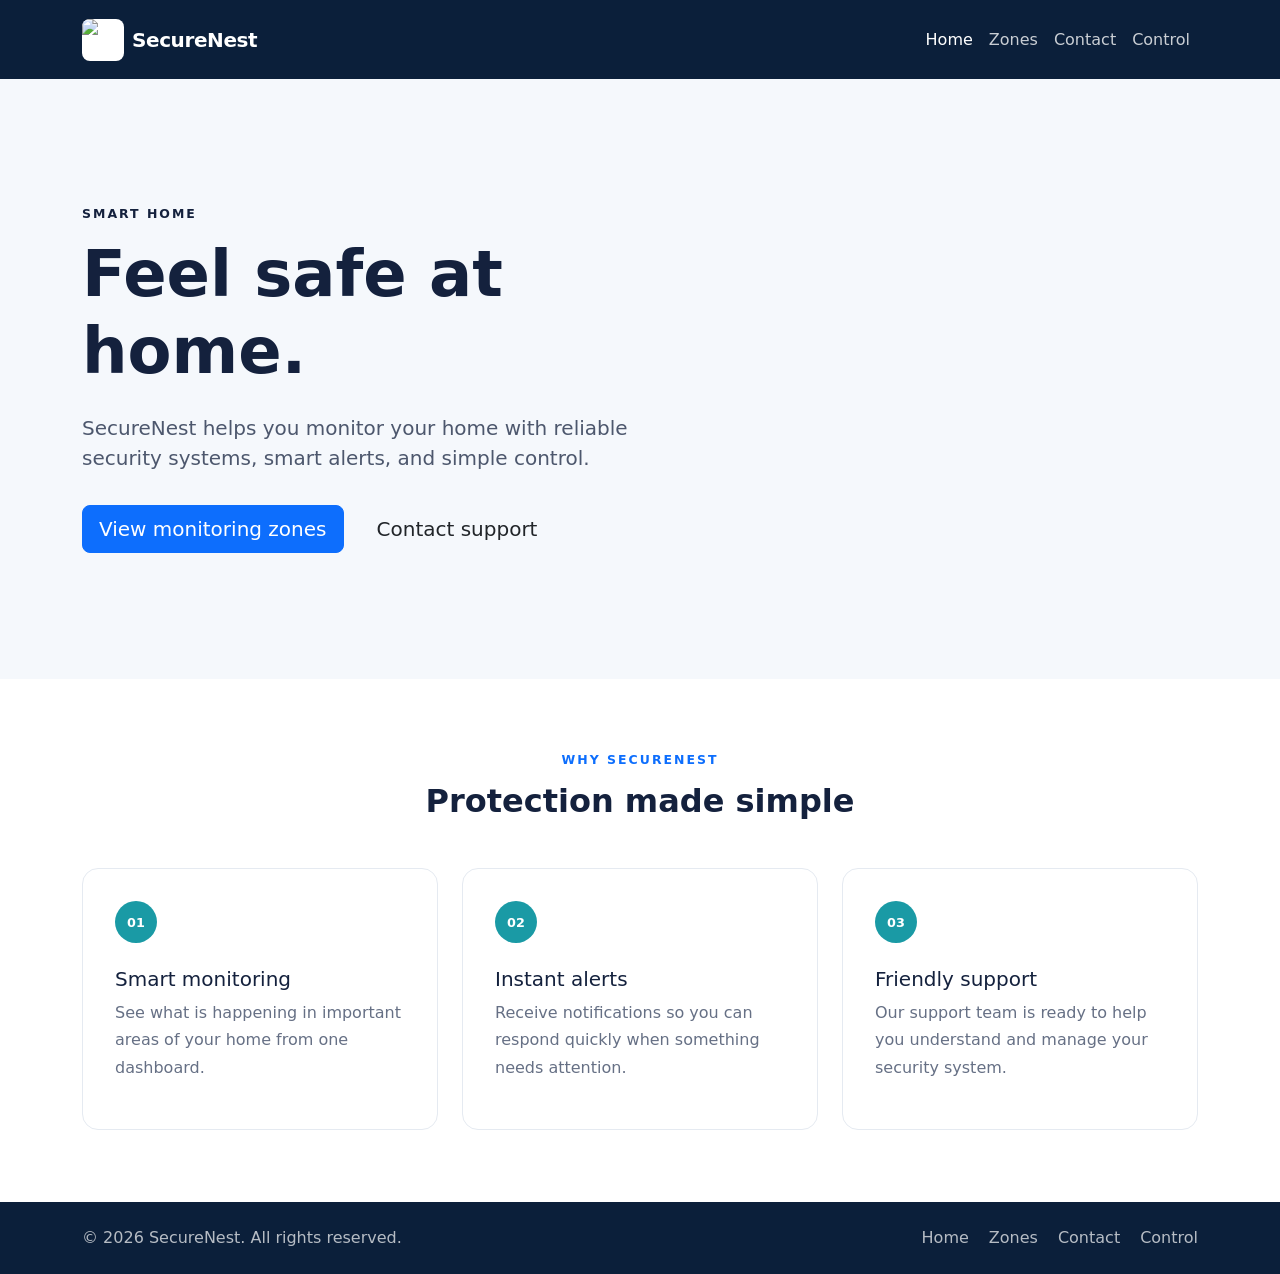
==== index.html @ 2c8012f2 "Prepare website for GitHub Pages" ====
<!doctype html>
<html lang="en">
<head>
    <meta charset="UTF-8">
    <meta name="viewport" content="width=device-width, initial-scale=1">
    <title>SecureNest  Home Security</title>
    <link href="https://cdn.jsdelivr.net/npm/bootstrap@5.3.8/dist/css/bootstrap.min.css" rel="stylesheet">
    <link rel="stylesheet" href="style.css">
</head>
<body>
    <nav class="navbar navbar-expand-lg navbar-dark site-navbar">
        <div class="container">
            <a class="navbar-brand d-flex align-items-center gap-2" href="index.html">
                <img src="images/logo.png" alt="SecureNest logo" class="brand-logo">
                <span>SecureNest</span>
            </a>
            <button class="navbar-toggler" type="button" data-bs-toggle="collapse" data-bs-target="#mainNav" aria-controls="mainNav" aria-expanded="false" aria-label="Open navigation">
                <span class="navbar-toggler-icon"></span>
            </button>
            <div class="collapse navbar-collapse" id="mainNav">
                <ul class="navbar-nav ms-auto">
                    <li class="nav-item"><a class="nav-link active" href="index.html">Home</a></li>
                    <li class="nav-item"><a class="nav-link" href="zones.html">Zones</a></li>
                    <li class="nav-item"><a class="nav-link" href="contact.html">Contact</a></li>
                    <li class="nav-item"><a class="nav-link" href="Control.html">Control</a></li>
                </ul>
            </div>
        </div>
    </nav>

    <main>
        <section class="hero-section">
            <div class="container">
                <div class="row align-items-center g-5">
                    <div class="col-lg-7">
                        <p class="eyebrow">SMART HOME</p>
                        <h1 class="display-3 fw-bold">Feel safe at home.</h1>
                        <p class="lead hero-copy">SecureNest helps you monitor your home with reliable security systems, smart alerts, and simple control.</p>
                        <div class="d-flex flex-wrap gap-3">
                            <a class="btn btn-primary btn-lg" href="zones.html">View monitoring zones</a>
                            <a class="btn btn-outline-blue btn-lg" href="contact.html">Contact support</a>
                        </div>
                    </div>
             
                </div>
            </div>
        </section>

        <section class="py-5 bg-white">
            <div class="container py-4">
                <div class="text-center mb-5">
                    <p class="eyebrow text-primary">WHY SECURENEST</p>
                    <h2 class="fw-bold">Protection made simple</h2>
                </div>
                <div class="row g-4">
                    <div class="col-md-4">
                        <div class="feature-card h-100">
                            <div class="feature-icon">01</div>
                            <h3>Smart monitoring</h3>
                            <p>See what is happening in important areas of your home from one dashboard.</p>
                        </div>
                    </div>
                    <div class="col-md-4">
                        <div class="feature-card h-100">
                            <div class="feature-icon">02</div>
                            <h3>Instant alerts</h3>
                            <p>Receive notifications so you can respond quickly when something needs attention.</p>
                        </div>
                    </div>
                    <div class="col-md-4">
                        <div class="feature-card h-100">
                            <div class="feature-icon">03</div>
                            <h3>Friendly support</h3>
                            <p>Our support team is ready to help you understand and manage your security system.</p>
                        </div>
                    </div>
                </div>
            </div>
        </section>
    </main>

    <footer class="site-footer">
        <div class="container d-flex flex-column flex-md-row justify-content-between gap-3">
            <span>&copy; 2026 SecureNest. All rights reserved.</span>
            <div class="footer-links"><a href="index.html">Home</a><a href="zones.html">Zones</a><a href="contact.html">Contact</a><a href = "Control.html">Control </a></div>
        </div>
    </footer>

    <script src="https://cdn.jsdelivr.net/npm/bootstrap@5.3.8/dist/js/bootstrap.bundle.min.js"></script>
</body>
</html>

<style>
</style>
---- style.css ----
:root {
    --navy: #0b1f3a;
    --blue: #1d65d6;
    --teal: #1a9aa5;
    --ink: #14213d;
    --muted: #667085;
    --surface: #f5f8fc;
}

* {
    box-sizing: border-box;
}

html {
    scroll-behavior: smooth;
}

body {
    margin: 0;
    color: var(--ink);
    background: var(--surface);
    font-family: Inter, ui-sans-serif, system-ui, -apple-system, BlinkMacSystemFont, "Segoe UI", sans-serif;
}

.site-navbar {
    background: var(--navy);
    padding: 0.85rem 0;
}

.navbar-brand {
    font-weight: 700;
    letter-spacing: -0.02em;
}

.brand-logo {
    width: 42px;
    height: 42px;
    object-fit: contain;
    border-radius: 8px;
    background: #fff;
}

.navbar .nav-link {
    padding-right: 1rem ;
    padding-left: 1rem ;
    color: rgba(255, 255, 255, 0.78);
}

.navbar .nav-link:hover,
.navbar .nav-link.active {
    color: #fff;
}

.hero-section {
    display: flex;
    align-items: center;
    min-height: 600px;
    color: #14213d;
    background: #f5f8fc;
}

.eyebrow {
    margin-bottom: 0.75rem;
    font-size: 0.78rem;
    font-weight: 800;
    letter-spacing: 0.16em;
}

.hero-copy {
    max-width: 650px;
    margin: 1.5rem 0 2rem;
    color: rgba(20, 33, 61, 0.75);
}

.hero-card {
    display: flex;
    flex-direction: column;
    gap: 1rem;
    max-width: 360px;
    margin-left: auto;
    padding: 2rem;
    color: var(--ink);
    background: rgba(255, 255, 255, 0.96);
    border-radius: 1.25rem;
}

.hero-card strong {
    font-size: 1.55rem;
}

.status-dot {
    width: 13px;
    height: 13px;
    border-radius: 50%;
    background: #20b26b;
    box-shadow: 0 0 0 6px rgba(32, 178, 107, 0.15);
}

.feature-card,
.support-panel,
.support-form {
    padding: 2rem;
    background: #fff;
    border: 1px solid #e5eaf1;
    border-radius: 1rem;
}

.feature-card {
    transition: transform 180ms ease, box-shadow 180ms ease;
}

.feature-card:hover {
    transform: translateY(-4px);
    box-shadow: 0 1rem 2rem rgba(11, 31, 58, 0.08);
}

.device-image {
    display: block;
    width: 100%;
    height: 180px;
    margin-bottom: 1.5rem;
    object-fit: contain;
}

.device-control {
    display: flex;
    align-items: center;
    justify-content: space-between;
    gap: 1rem;
}

.device-name {
    font-size: 1.25rem;
    font-weight: 700;
}

.device-control .form-check-input {
    float: none;
    margin: 0;
    width: 2.75rem;
    height: 1.5rem;
    cursor: pointer;
}

.feature-icon {
    display: inline-flex;
    align-items: center;
    justify-content: center;
    width: 42px;
    height: 42px;
    margin-bottom: 1.5rem;
    color: #fff;
    background: var(--teal);
    border-radius: 50%;
    font-size: 0.8rem;
    font-weight: 800;
}

.feature-card h3 {
    font-size: 1.25rem;
}

.feature-card p,
.support-panel p,
.card-text {
    color: var(--muted);
    line-height: 1.7;
}

.page-heading {
    padding: 5rem 0;
    background: #eaf2fb;
}

.zone-card {
    overflow: hidden;
    border: 0;
    border-radius: 1rem;
}

.zone-image {
    height: 220px;
    object-fit: cover;
}

.zone-card .card-body {
    padding: 1.5rem;
}

.support-panel {
    background: #fff;
    color: var(--ink);
    border: 1px solid #dfe7f2;
    border-radius: 1rem;
    box-shadow: none;
}

.support-panel p {
    color: var(--muted);
}

.support-detail {
    display: flex;
    flex-direction: column;
    gap: 0.2rem;
    padding: 1rem 0;
    border-top: 1px solid #e5eaf1;
}

.support-detail span {
    color: var(--muted);
}

.support-form .form-control,
.support-form .form-select {
    padding: 0.75rem 0.9rem;
    border-color: #d8e0ea;
}

.support-form .form-control:focus,
.support-form .form-select:focus {
    border-color: var(--blue);
    box-shadow: 0 0 0 0.25rem rgba(29, 101, 214, 0.15);
}

.site-footer {
    padding: 1.5rem 0;
    color: rgba(255, 255, 255, 0.7);
    background: var(--navy);
}

.footer-links {
    display: flex;
    gap: 1.25rem;
}

.footer-links a {
    color: rgba(255, 255, 255, 0.7);
    text-decoration: none;
}

.footer-links a:hover {
    color: #fff;
}

@media (max-width: 767.98px) {
    .hero-section {
        min-height: auto;
        padding: 5rem 0;
    }

    .hero-card {
        margin: 1rem 0 0;
    }

    .page-heading {
        padding: 3.5rem 0;
    }
}
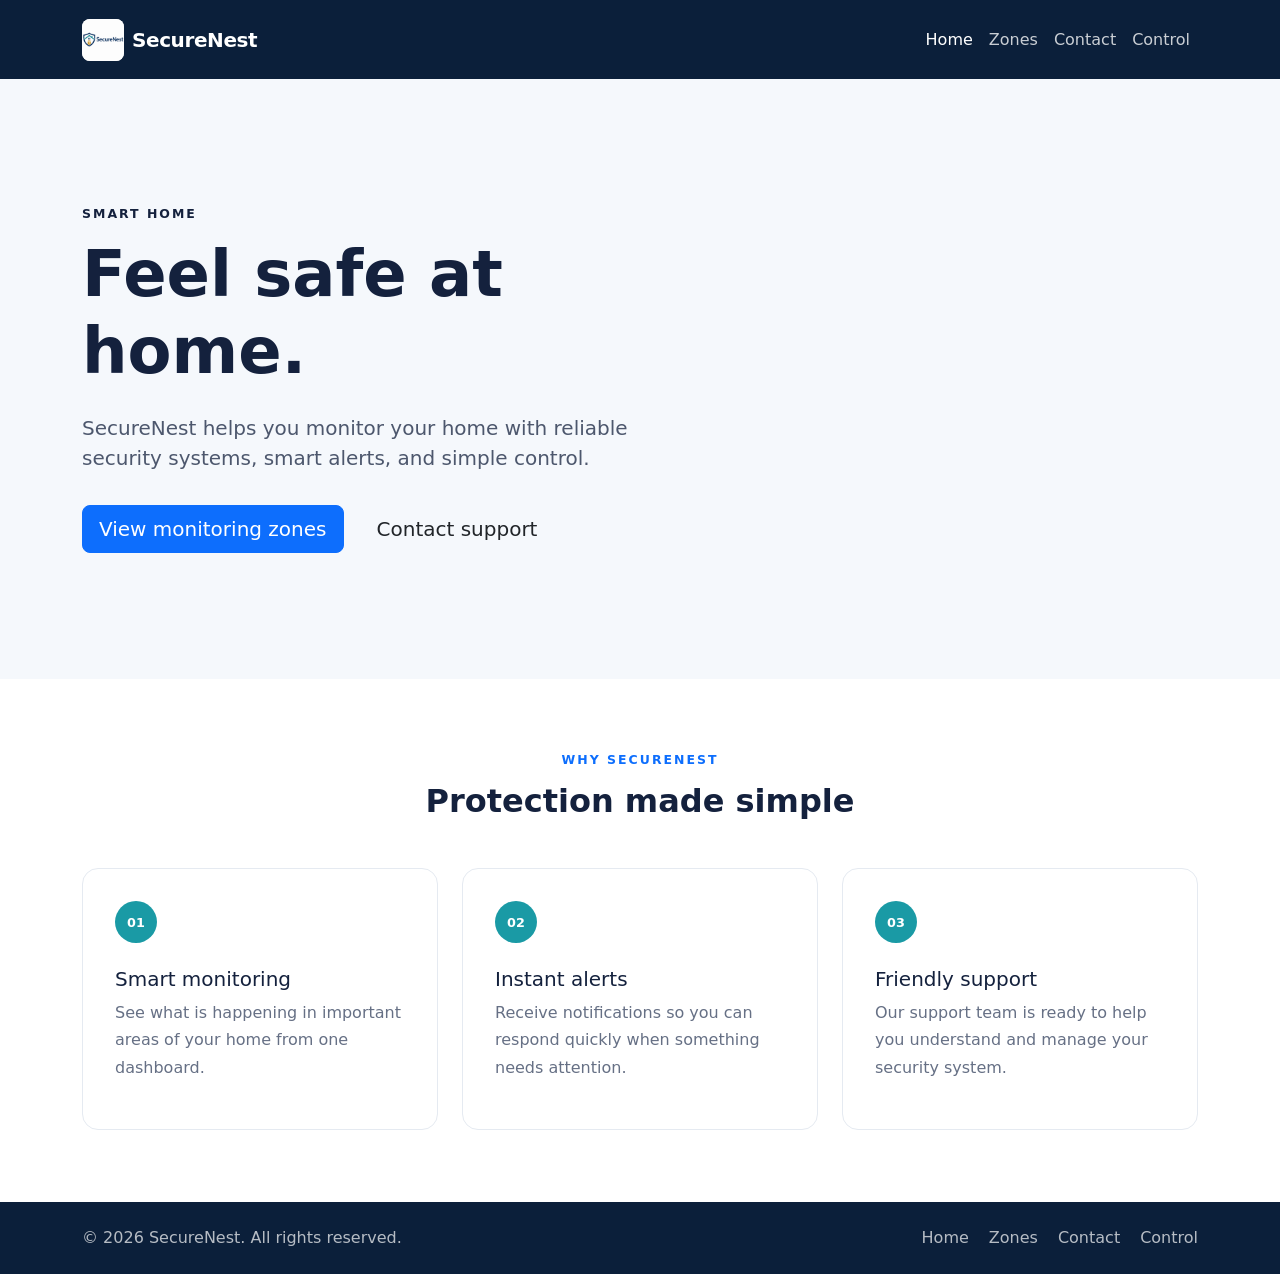
==== commit fbb8235c: "Update logo image and clean up footer links" ====
--- a/index.html
+++ b/index.html
@@ -11,7 +11,7 @@
     <nav class="navbar navbar-expand-lg navbar-dark site-navbar">
         <div class="container">
             <a class="navbar-brand d-flex align-items-center gap-2" href="index.html">
-                <img src="images/logo.png" alt="SecureNest logo" class="brand-logo">
+                <img src="logo.png" alt="SecureNest logo" class="brand-logo">
                 <span>SecureNest</span>
             </a>
             <button class="navbar-toggler" type="button" data-bs-toggle="collapse" data-bs-target="#mainNav" aria-controls="mainNav" aria-expanded="false" aria-label="Open navigation">
@@ -27,7 +27,6 @@
             </div>
         </div>
     </nav>
-
     <main>
         <section class="hero-section">
             <div class="container">
@@ -41,11 +40,9 @@
                             <a class="btn btn-outline-blue btn-lg" href="contact.html">Contact support</a>
                         </div>
                     </div>
-             
                 </div>
             </div>
         </section>
-
         <section class="py-5 bg-white">
             <div class="container py-4">
                 <div class="text-center mb-5">
@@ -53,42 +50,19 @@
                     <h2 class="fw-bold">Protection made simple</h2>
                 </div>
                 <div class="row g-4">
-                    <div class="col-md-4">
-                        <div class="feature-card h-100">
-                            <div class="feature-icon">01</div>
-                            <h3>Smart monitoring</h3>
-                            <p>See what is happening in important areas of your home from one dashboard.</p>
-                        </div>
-                    </div>
-                    <div class="col-md-4">
-                        <div class="feature-card h-100">
-                            <div class="feature-icon">02</div>
-                            <h3>Instant alerts</h3>
-                            <p>Receive notifications so you can respond quickly when something needs attention.</p>
-                        </div>
-                    </div>
-                    <div class="col-md-4">
-                        <div class="feature-card h-100">
-                            <div class="feature-icon">03</div>
-                            <h3>Friendly support</h3>
-                            <p>Our support team is ready to help you understand and manage your security system.</p>
-                        </div>
-                    </div>
+                    <div class="col-md-4"><div class="feature-card h-100"><div class="feature-icon">01</div><h3>Smart monitoring</h3><p>See what is happening in important areas of your home from one dashboard.</p></div></div>
+                    <div class="col-md-4"><div class="feature-card h-100"><div class="feature-icon">02</div><h3>Instant alerts</h3><p>Receive notifications so you can respond quickly when something needs attention.</p></div></div>
+                    <div class="col-md-4"><div class="feature-card h-100"><div class="feature-icon">03</div><h3>Friendly support</h3><p>Our support team is ready to help you understand and manage your security system.</p></div></div>
                 </div>
             </div>
         </section>
     </main>
-
     <footer class="site-footer">
         <div class="container d-flex flex-column flex-md-row justify-content-between gap-3">
             <span>&copy; 2026 SecureNest. All rights reserved.</span>
-            <div class="footer-links"><a href="index.html">Home</a><a href="zones.html">Zones</a><a href="contact.html">Contact</a><a href = "Control.html">Control </a></div>
+            <div class="footer-links"><a href="index.html">Home</a><a href="zones.html">Zones</a><a href="contact.html">Contact</a><a href="Control.html">Control</a></div>
         </div>
     </footer>
-
     <script src="https://cdn.jsdelivr.net/npm/bootstrap@5.3.8/dist/js/bootstrap.bundle.min.js"></script>
 </body>
 </html>
-
-<style>
-</style>
